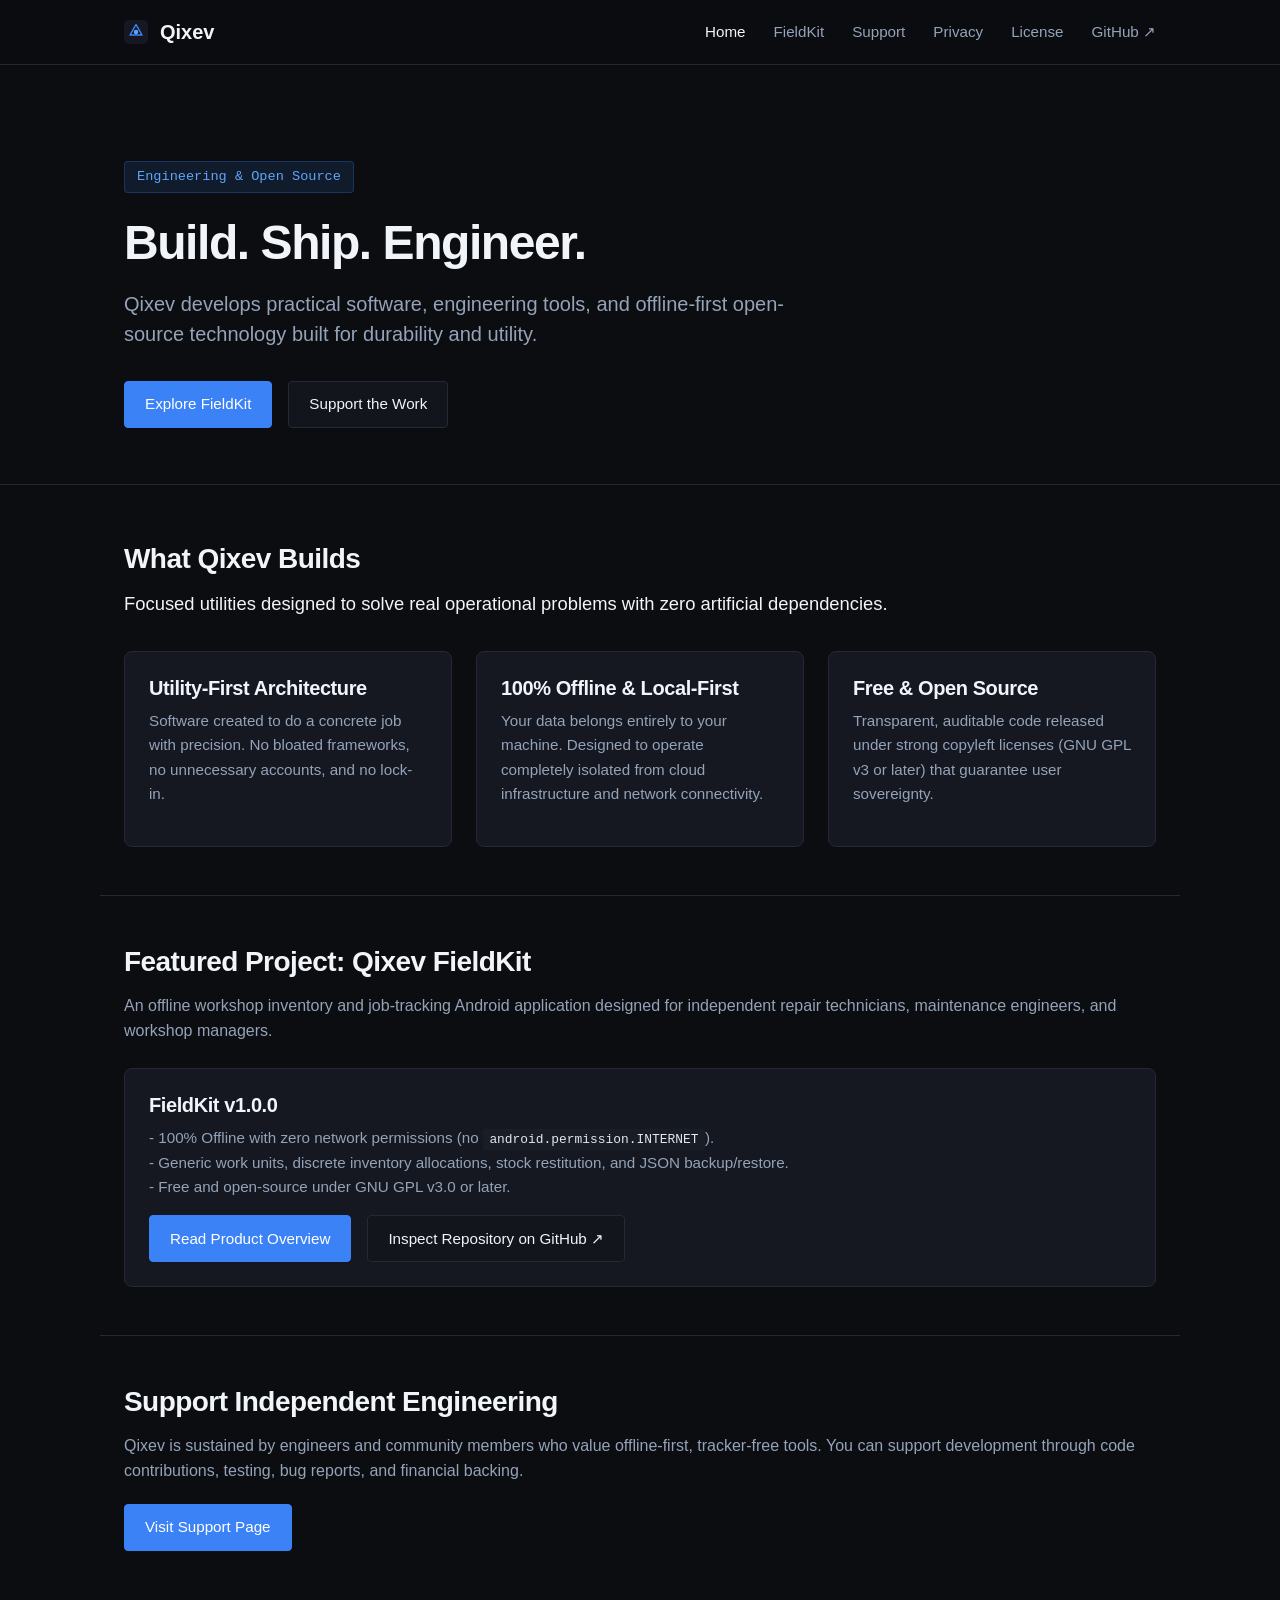
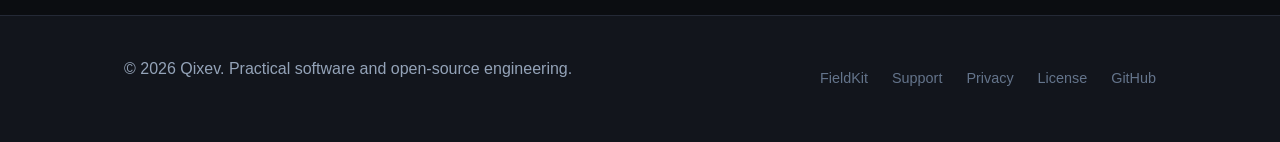
==== index.html @ ed9643a9 "feat: launch Qixev website foundation" ====
<!DOCTYPE html>
<html lang="en">
<head>
  <meta charset="UTF-8">
  <meta name="viewport" content="width=device-width, initial-scale=1.0">
  <title>Qixev — Build. Ship. Engineer.</title>
  <meta name="description" content="Qixev develops practical software, engineering tools, and open-source technology.">
  <link rel="canonical" href="https://qixev.com/">

  <!-- Open Graph -->
  <meta property="og:title" content="Qixev — Build. Ship. Engineer.">
  <meta property="og:description" content="Practical software, engineering tools, and offline-first open-source technology.">
  <meta property="og:url" content="https://qixev.com/">
  <meta property="og:type" content="website">

  <link rel="icon" type="image/svg+xml" href="/assets/favicon.svg">
  <link rel="stylesheet" href="/src/style.css">
</head>
<body>
  <a href="#main-content" class="skip-link">Skip to main content</a>

  <header class="site-header">
    <div class="container header-container">
      <a href="/" class="brand" aria-label="Qixev Home">
        <svg class="brand-icon" viewBox="0 0 32 32" fill="none" xmlns="http://www.w3.org/2000/svg" aria-hidden="true">
          <rect width="32" height="32" rx="6" fill="#151821"/>
          <path d="M16 6L24 20H8L16 6Z" stroke="#3b82f6" stroke-width="2" stroke-linejoin="round"/>
          <circle cx="16" cy="16" r="3" fill="#60a5fa"/>
        </svg>
        <span>Qixev</span>
      </a>

      <button class="menu-toggle" aria-expanded="false" aria-controls="nav-menu" aria-label="Toggle navigation menu">Menu</button>

      <nav id="nav-menu">
        <ul class="nav-links">
          <li><a href="/" class="active" aria-current="page">Home</a></li>
          <li><a href="/fieldkit">FieldKit</a></li>
          <li><a href="/support">Support</a></li>
          <li><a href="/privacy">Privacy</a></li>
          <li><a href="/license">License</a></li>
          <li><a href="https://github.com/Akshanshk19" target="_blank" rel="noopener noreferrer">GitHub ↗</a></li>
        </ul>
      </nav>
    </div>
  </header>

  <main id="main-content">
    <section class="hero">
      <div class="container">
        <span class="hero-tag">Engineering &amp; Open Source</span>
        <h1 class="hero-title">Build. Ship. Engineer.</h1>
        <p class="hero-subtitle">
          Qixev develops practical software, engineering tools, and offline-first open-source technology built for durability and utility.
        </p>
        <div class="hero-actions">
          <a href="/fieldkit" class="btn btn-primary">Explore FieldKit</a>
          <a href="/support" class="btn btn-secondary">Support the Work</a>
        </div>
      </div>
    </section>

    <section class="container" style="padding-top: 3.5rem;">
      <h2>What Qixev Builds</h2>
      <p class="lead">
        Focused utilities designed to solve real operational problems with zero artificial dependencies.
      </p>

      <div class="grid">
        <article class="card">
          <h3 class="card-title">Utility-First Architecture</h3>
          <p class="card-text">
            Software created to do a concrete job with precision. No bloated frameworks, no unnecessary accounts, and no lock-in.
          </p>
        </article>

        <article class="card">
          <h3 class="card-title">100% Offline &amp; Local-First</h3>
          <p class="card-text">
            Your data belongs entirely to your machine. Designed to operate completely isolated from cloud infrastructure and network connectivity.
          </p>
        </article>

        <article class="card">
          <h3 class="card-title">Free &amp; Open Source</h3>
          <p class="card-text">
            Transparent, auditable code released under strong copyleft licenses (GNU GPL v3 or later) that guarantee user sovereignty.
          </p>
        </article>
      </div>
    </section>

    <section class="container" style="padding-top: 3rem; border-top: 1px solid var(--border-subtle); margin-top: 3rem;">
      <h2>Featured Project: Qixev FieldKit</h2>
      <p>
        An offline workshop inventory and job-tracking Android application designed for independent repair technicians, maintenance engineers, and workshop managers.
      </p>

      <div class="card" style="margin-top: 1.5rem;">
        <h3>FieldKit v1.0.0</h3>
        <p class="card-text">
          - 100% Offline with zero network permissions (no <code>android.permission.INTERNET</code>).<br>
          - Generic work units, discrete inventory allocations, stock restitution, and JSON backup/restore.<br>
          - Free and open-source under GNU GPL v3.0 or later.
        </p>
        <div style="display: flex; gap: 1rem; flex-wrap: wrap;">
          <a href="/fieldkit" class="btn btn-primary">Read Product Overview</a>
          <a href="https://github.com/Akshanshk19/qixev-fieldkit" class="btn btn-secondary" target="_blank" rel="noopener noreferrer">Inspect Repository on GitHub ↗</a>
        </div>
      </div>
    </section>

    <section class="container" style="padding-top: 3rem; border-top: 1px solid var(--border-subtle); margin-top: 3rem;">
      <h2>Support Independent Engineering</h2>
      <p>
        Qixev is sustained by engineers and community members who value offline-first, tracker-free tools. You can support development through code contributions, testing, bug reports, and financial backing.
      </p>
      <a href="/support" class="btn btn-primary">Visit Support Page</a>
    </section>
  </main>

  <footer class="site-footer">
    <div class="container footer-container">
      <div>
        <p>&copy; 2026 Qixev. Practical software and open-source engineering.</p>
      </div>
      <ul class="footer-nav">
        <li><a href="/fieldkit">FieldKit</a></li>
        <li><a href="/support">Support</a></li>
        <li><a href="/privacy">Privacy</a></li>
        <li><a href="/license">License</a></li>
        <li><a href="https://github.com/Akshanshk19" target="_blank" rel="noopener noreferrer">GitHub</a></li>
      </ul>
    </div>
  </footer>

  <script type="module" src="/src/main.js"></script>
</body>
</html>
---- src/style.css ----
/* ==========================================================================
   Qixev Design System & Global Styles
   Aesthetic: Dark modern engineering, clean typography, calm tonal surfaces
   ========================================================================== */

:root {
  --bg-primary: #0b0d11;
  --bg-secondary: #12151c;
  --bg-tertiary: #191d26;
  --bg-card: #151821;
  --bg-card-hover: #1b202c;

  --border-subtle: #242936;
  --border-strong: #333a4d;
  --border-focus: #3b82f6;

  --text-primary: #f1f5f9;
  --text-secondary: #94a3b8;
  --text-muted: #64748b;

  --accent-primary: #3b82f6;
  --accent-hover: #60a5fa;
  --accent-subtle: rgba(59, 130, 246, 0.12);

  --status-warning-bg: rgba(234, 179, 8, 0.1);
  --status-warning-border: rgba(234, 179, 8, 0.3);
  --status-warning-text: #fde047;

  --status-info-bg: rgba(59, 130, 246, 0.1);
  --status-info-border: rgba(59, 130, 246, 0.25);
  --status-info-text: #93c5fd;

  --font-sans: -apple-system, BlinkMacSystemFont, "Segoe UI", Roboto, Oxygen, Ubuntu, Cantarell, "Helvetica Neue", sans-serif;
  --font-mono: ui-monospace, SFMono-Regular, Menlo, Monaco, Consolas, "Liberation Mono", "Courier New", monospace;

  --container-max-width: 1080px;
  --container-padding: 1.5rem;
  --radius-sm: 4px;
  --radius-md: 8px;
  --radius-lg: 12px;
}

/* CSS Reset & Defaults */
*, *::before, *::after {
  box-sizing: border-box;
  margin: 0;
  padding: 0;
}

html {
  font-family: var(--font-sans);
  background-color: var(--bg-primary);
  color: var(--text-primary);
  line-height: 1.6;
  -webkit-font-smoothing: antialiased;
  scroll-behavior: smooth;
}

body {
  min-height: 100vh;
  display: flex;
  flex-direction: column;
}

/* Skip Navigation Link for Accessibility */
.skip-link {
  position: absolute;
  top: -999px;
  left: 1rem;
  background: var(--accent-primary);
  color: #fff;
  padding: 0.75rem 1.25rem;
  border-radius: var(--radius-sm);
  z-index: 9999;
  text-decoration: none;
  font-weight: 600;
}

.skip-link:focus {
  top: 1rem;
}

/* Typography */
h1, h2, h3, h4 {
  color: var(--text-primary);
  line-height: 1.25;
  font-weight: 600;
  letter-spacing: -0.02em;
}

h1 {
  font-size: 2.5rem;
  margin-bottom: 1rem;
}

h2 {
  font-size: 1.75rem;
  margin-bottom: 0.85rem;
}

h3 {
  font-size: 1.25rem;
  margin-bottom: 0.5rem;
}

p {
  color: var(--text-secondary);
  margin-bottom: 1.25rem;
  font-size: 1rem;
}

p.lead {
  font-size: 1.15rem;
  color: var(--text-primary);
}

a {
  color: var(--accent-hover);
  text-decoration: none;
  transition: color 0.15s ease;
}

a:hover {
  color: #fff;
  text-decoration: underline;
}

a:focus-visible, button:focus-visible, input:focus-visible {
  outline: 2px solid var(--border-focus);
  outline-offset: 3px;
}

/* Layout Container */
.container {
  width: 100%;
  max-width: var(--container-max-width);
  margin-left: auto;
  margin-right: auto;
  padding-left: var(--container-padding);
  padding-right: var(--container-padding);
}

/* Site Header & Navigation */
.site-header {
  border-bottom: 1px solid var(--border-subtle);
  background-color: rgba(11, 13, 17, 0.85);
  backdrop-filter: blur(12px);
  position: sticky;
  top: 0;
  z-index: 100;
}

.header-container {
  display: flex;
  align-items: center;
  justify-content: space-between;
  height: 4rem;
}

.brand {
  display: flex;
  align-items: center;
  gap: 0.75rem;
  font-weight: 700;
  font-size: 1.25rem;
  color: var(--text-primary);
  text-decoration: none;
}

.brand:hover {
  text-decoration: none;
}

.brand-icon {
  width: 24px;
  height: 24px;
}

.nav-links {
  display: flex;
  align-items: center;
  gap: 1.75rem;
  list-style: none;
}

.nav-links a {
  color: var(--text-secondary);
  font-size: 0.95rem;
  font-weight: 500;
}

.nav-links a:hover,
.nav-links a.active {
  color: var(--text-primary);
  text-decoration: none;
}

.menu-toggle {
  display: none;
  background: transparent;
  border: 1px solid var(--border-subtle);
  color: var(--text-primary);
  padding: 0.5rem 0.75rem;
  border-radius: var(--radius-sm);
  cursor: pointer;
  font-size: 0.9rem;
}

/* Main Content Area */
main {
  flex: 1;
  padding-top: 2rem;
  padding-bottom: 4rem;
}

/* Hero Section */
.hero {
  padding: 4rem 0 3.5rem;
  border-bottom: 1px solid var(--border-subtle);
}

.hero-tag {
  display: inline-block;
  font-family: var(--font-mono);
  font-size: 0.85rem;
  color: var(--accent-hover);
  background-color: var(--accent-subtle);
  border: 1px solid rgba(59, 130, 246, 0.25);
  padding: 0.25rem 0.75rem;
  border-radius: var(--radius-sm);
  margin-bottom: 1.25rem;
}

.hero-title {
  font-size: 3rem;
  letter-spacing: -0.03em;
  margin-bottom: 1rem;
}

.hero-subtitle {
  font-size: 1.25rem;
  color: var(--text-secondary);
  max-width: 680px;
  line-height: 1.5;
  margin-bottom: 2rem;
}

.hero-actions {
  display: flex;
  gap: 1rem;
  flex-wrap: wrap;
}

/* Buttons */
.btn {
  display: inline-flex;
  align-items: center;
  justify-content: center;
  gap: 0.5rem;
  padding: 0.65rem 1.25rem;
  font-size: 0.95rem;
  font-weight: 500;
  border-radius: var(--radius-sm);
  border: 1px solid transparent;
  cursor: pointer;
  transition: all 0.15s ease;
  text-decoration: none;
}

.btn-primary {
  background-color: var(--accent-primary);
  color: #fff;
  border-color: var(--accent-primary);
}

.btn-primary:hover {
  background-color: var(--accent-hover);
  color: #fff;
  text-decoration: none;
}

.btn-secondary {
  background-color: var(--bg-secondary);
  color: var(--text-primary);
  border-color: var(--border-subtle);
}

.btn-secondary:hover {
  background-color: var(--bg-tertiary);
  border-color: var(--border-strong);
  color: var(--text-primary);
  text-decoration: none;
}

/* Cards & Grid Layouts */
.grid {
  display: grid;
  gap: 1.5rem;
  grid-template-columns: repeat(auto-fit, minmax(300px, 1fr));
  margin: 2rem 0;
}

.card {
  background-color: var(--bg-card);
  border: 1px solid var(--border-subtle);
  border-radius: var(--radius-md);
  padding: 1.5rem;
  transition: border-color 0.15s ease, background-color 0.15s ease;
}

.card:hover {
  border-color: var(--border-strong);
  background-color: var(--bg-card-hover);
}

.card-title {
  margin-bottom: 0.5rem;
}

.card-text {
  font-size: 0.95rem;
  color: var(--text-secondary);
  margin-bottom: 1rem;
}

/* Notice & Status Banners */
.notice {
  padding: 1rem 1.25rem;
  border-radius: var(--radius-sm);
  font-size: 0.95rem;
  margin: 1.5rem 0;
  line-height: 1.5;
}

.notice-warning {
  background-color: var(--status-warning-bg);
  border: 1px solid var(--status-warning-border);
  color: var(--status-warning-text);
}

.notice-info {
  background-color: var(--status-info-bg);
  border: 1px solid var(--status-info-border);
  color: var(--status-info-text);
}

.hidden {
  display: none !important;
}

/* Support Page Specifics */
.tier-grid {
  display: grid;
  gap: 1rem;
  grid-template-columns: repeat(auto-fit, minmax(200px, 1fr));
  margin: 1.5rem 0;
}

.tier-card {
  background-color: var(--bg-card);
  border: 1px solid var(--border-subtle);
  border-radius: var(--radius-md);
  padding: 1.5rem;
  text-align: center;
}

.tier-amount {
  font-size: 2rem;
  font-weight: 700;
  color: var(--text-primary);
  margin-bottom: 0.5rem;
}

.tier-desc {
  font-size: 0.85rem;
  color: var(--text-muted);
  margin-bottom: 1.25rem;
}

.tier-button.disabled,
.btn.disabled {
  opacity: 0.5;
  cursor: not-allowed;
  pointer-events: auto;
}

.custom-support-form {
  display: flex;
  gap: 0.75rem;
  max-width: 420px;
  margin: 1rem 0;
}

.custom-input {
  flex: 1;
  background-color: var(--bg-secondary);
  border: 1px solid var(--border-subtle);
  color: var(--text-primary);
  padding: 0.65rem 0.85rem;
  border-radius: var(--radius-sm);
  font-size: 0.95rem;
}

.custom-input:focus {
  border-color: var(--border-focus);
}

/* Non-Financial Support List */
.support-action-list {
  list-style: none;
  margin: 1.5rem 0;
}

.support-action-item {
  display: flex;
  align-items: flex-start;
  gap: 1rem;
  padding: 1rem 0;
  border-bottom: 1px solid var(--border-subtle);
}

.support-action-item:last-child {
  border-bottom: none;
}

.action-icon {
  font-size: 1.25rem;
}

.action-title {
  font-weight: 600;
  color: var(--text-primary);
}

.action-desc {
  font-size: 0.9rem;
  color: var(--text-secondary);
}

/* Documentation Content (Privacy, License) */
.legal-content {
  max-width: 760px;
  margin: 2rem 0;
}

.legal-content h2 {
  margin-top: 2rem;
  border-bottom: 1px solid var(--border-subtle);
  padding-bottom: 0.5rem;
}

.legal-content ul {
  margin-left: 1.5rem;
  margin-bottom: 1.5rem;
  color: var(--text-secondary);
}

.legal-content li {
  margin-bottom: 0.5rem;
}

code {
  font-family: var(--font-mono);
  background-color: var(--bg-tertiary);
  padding: 0.2rem 0.4rem;
  border-radius: 3px;
  font-size: 0.85em;
  color: #e2e8f0;
}

/* Footer */
.site-footer {
  border-top: 1px solid var(--border-subtle);
  padding: 2.5rem 0;
  background-color: var(--bg-secondary);
  font-size: 0.9rem;
  color: var(--text-muted);
}

.footer-container {
  display: flex;
  justify-content: space-between;
  align-items: center;
  flex-wrap: wrap;
  gap: 1rem;
}

.footer-nav {
  display: flex;
  gap: 1.5rem;
  list-style: none;
}

.footer-nav a {
  color: var(--text-muted);
}

.footer-nav a:hover {
  color: var(--text-primary);
}

/* Media Queries for Mobile Responsiveness */
@media (max-width: 768px) {
  .hero-title {
    font-size: 2.25rem;
  }

  .menu-toggle {
    display: block;
  }

  .nav-links {
    display: none;
    position: absolute;
    top: 4rem;
    left: 0;
    right: 0;
    background-color: var(--bg-secondary);
    border-bottom: 1px solid var(--border-subtle);
    flex-direction: column;
    padding: 1.5rem;
    gap: 1.25rem;
  }

  .nav-links.active {
    display: flex;
  }

  .custom-support-form {
    flex-direction: column;
  }

  .footer-container {
    flex-direction: column;
    align-items: flex-start;
  }
}

/* Reduced Motion Preference */
@media (prefers-reduced-motion: reduce) {
  *, *::before, *::after {
    animation-duration: 0.01ms !important;
    animation-iteration-count: 1 !important;
    transition-duration: 0.01ms !important;
    scroll-behavior: auto !important;
  }
}
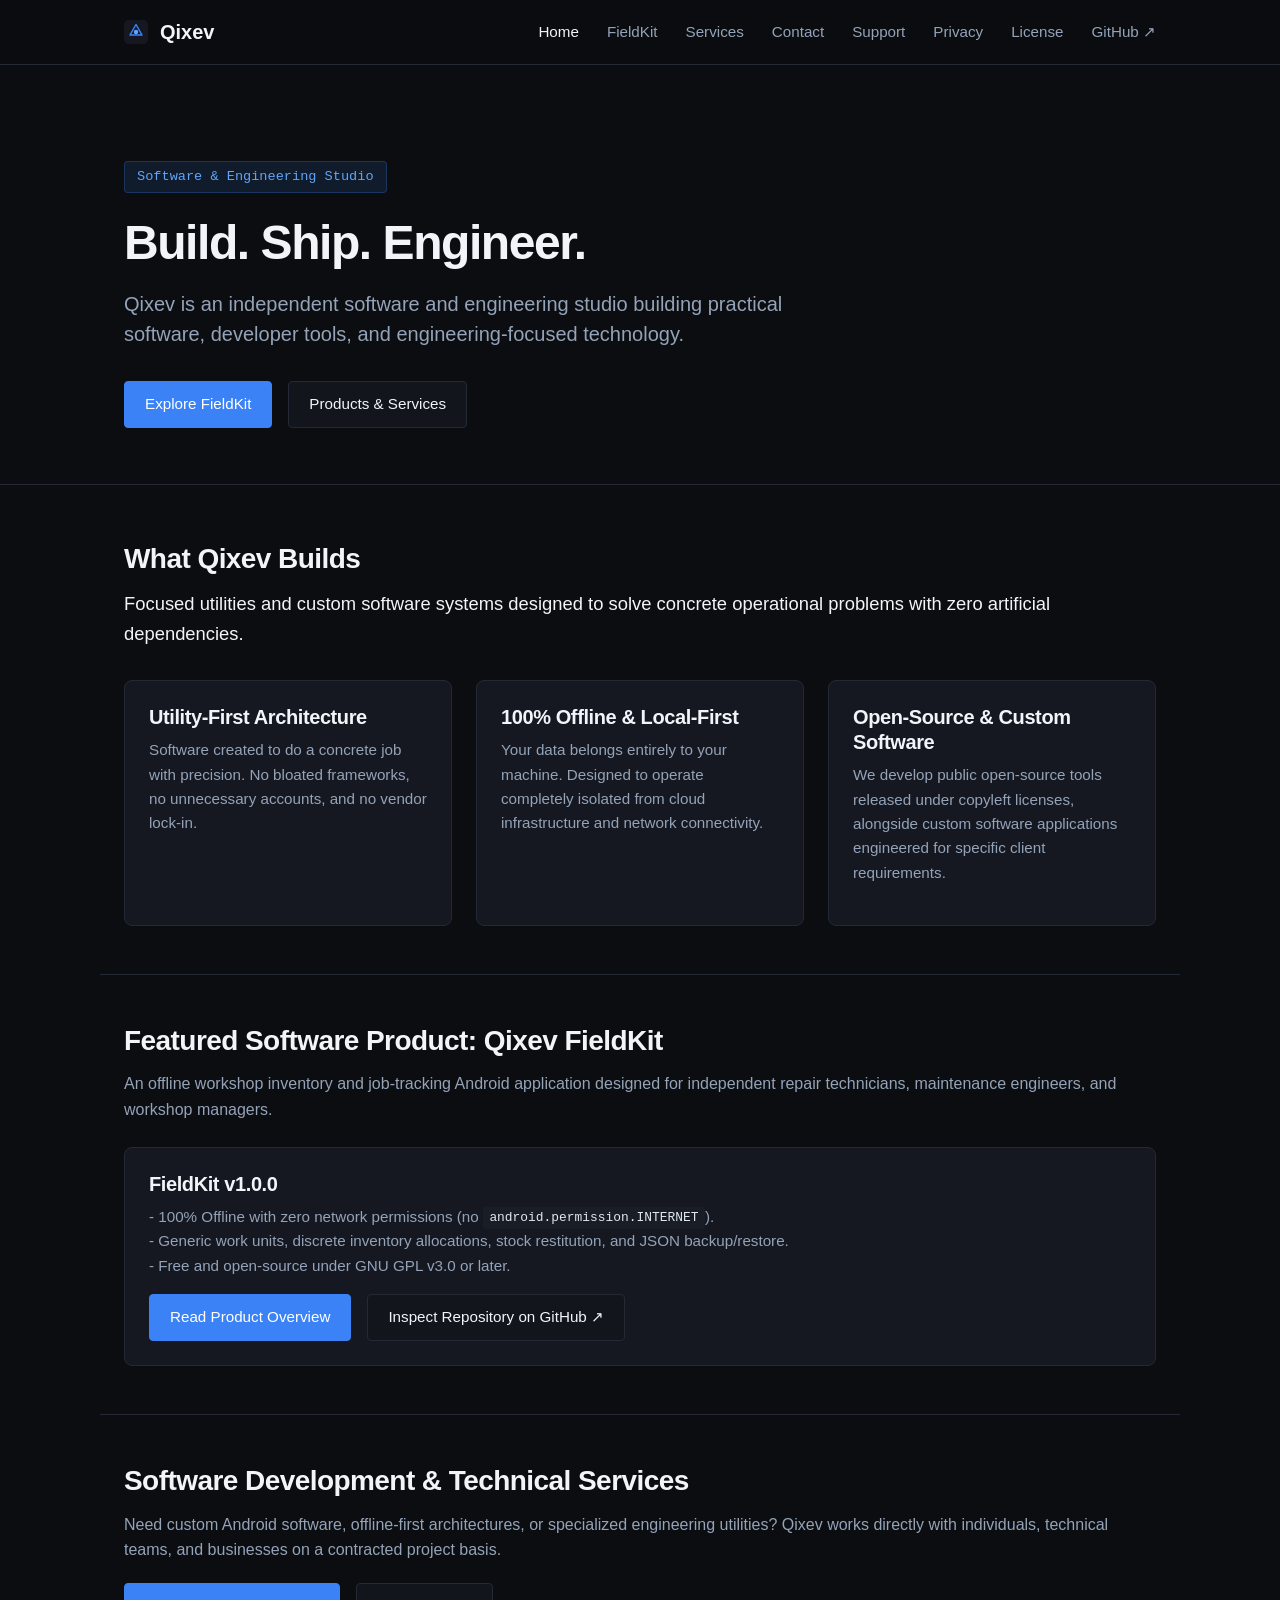
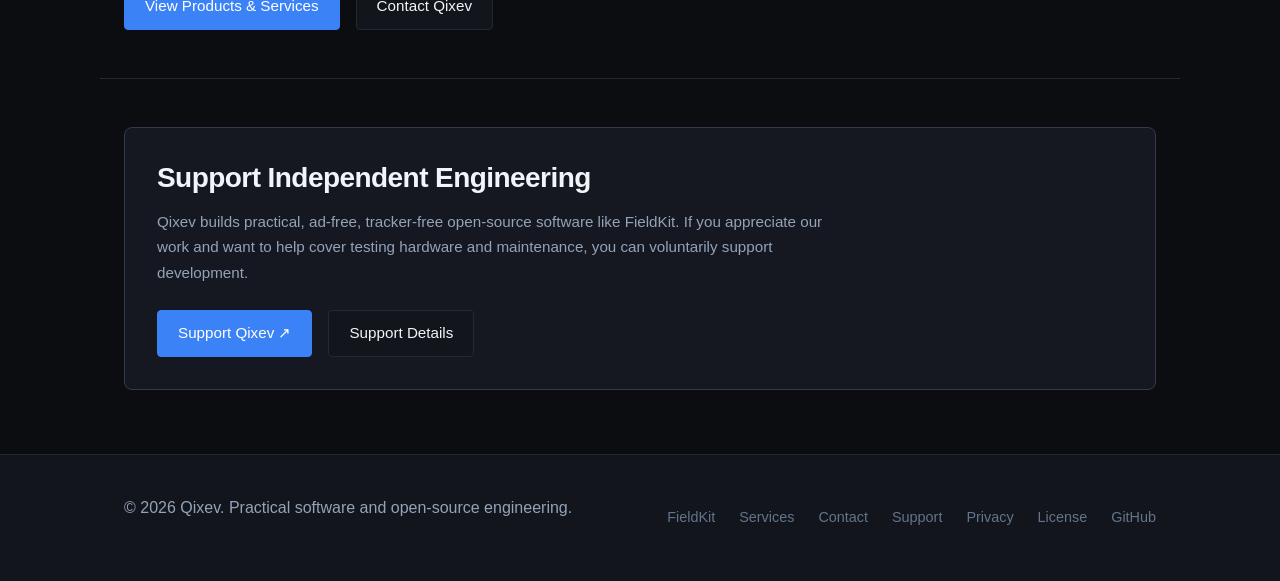
==== commit 3e257f36: "feat: finalize Qixev website and hosted support payments" ====
--- a/index.html
+++ b/index.html
@@ -3,25 +3,25 @@
 <head>
   <meta charset="UTF-8">
   <meta name="viewport" content="width=device-width, initial-scale=1.0">
-  <title>Qixev — Build. Ship. Engineer.</title>
-  <meta name="description" content="Qixev develops practical software, engineering tools, and open-source technology.">
-  <link rel="canonical" href="https://qixev.com/">
+  <title>Qixev — Software &amp; Engineering Studio</title>
+  <meta name="description" content="Qixev is an independent software and engineering studio building practical software, developer tools, and engineering-focused technology.">
+  <link rel="canonical" href="https://qixev.studio/">
 
   <!-- Open Graph -->
-  <meta property="og:title" content="Qixev — Build. Ship. Engineer.">
-  <meta property="og:description" content="Practical software, engineering tools, and offline-first open-source technology.">
-  <meta property="og:url" content="https://qixev.com/">
+  <meta property="og:title" content="Qixev — Software &amp; Engineering Studio">
+  <meta property="og:description" content="Qixev is an independent software and engineering studio building practical software, developer tools, and engineering-focused technology.">
+  <meta property="og:url" content="https://qixev.studio/">
   <meta property="og:type" content="website">
 
-  <link rel="icon" type="image/svg+xml" href="/assets/favicon.svg">
-  <link rel="stylesheet" href="/src/style.css">
+  <link rel="icon" type="image/svg+xml" href="./assets/favicon.svg">
+  <link rel="stylesheet" href="./src/style.css">
 </head>
 <body>
   <a href="#main-content" class="skip-link">Skip to main content</a>
 
   <header class="site-header">
     <div class="container header-container">
-      <a href="/" class="brand" aria-label="Qixev Home">
+      <a href="./" class="brand" aria-label="Qixev Home">
         <svg class="brand-icon" viewBox="0 0 32 32" fill="none" xmlns="http://www.w3.org/2000/svg" aria-hidden="true">
           <rect width="32" height="32" rx="6" fill="#151821"/>
           <path d="M16 6L24 20H8L16 6Z" stroke="#3b82f6" stroke-width="2" stroke-linejoin="round"/>
@@ -34,11 +34,13 @@
 
       <nav id="nav-menu">
         <ul class="nav-links">
-          <li><a href="/" class="active" aria-current="page">Home</a></li>
-          <li><a href="/fieldkit">FieldKit</a></li>
-          <li><a href="/support">Support</a></li>
-          <li><a href="/privacy">Privacy</a></li>
-          <li><a href="/license">License</a></li>
+          <li><a href="./" class="active" aria-current="page">Home</a></li>
+          <li><a href="./fieldkit.html">FieldKit</a></li>
+          <li><a href="./services.html">Services</a></li>
+          <li><a href="./contact.html">Contact</a></li>
+          <li><a href="./support.html">Support</a></li>
+          <li><a href="./privacy.html">Privacy</a></li>
+          <li><a href="./license.html">License</a></li>
           <li><a href="https://github.com/Akshanshk19" target="_blank" rel="noopener noreferrer">GitHub ↗</a></li>
         </ul>
       </nav>
@@ -48,14 +50,14 @@
   <main id="main-content">
     <section class="hero">
       <div class="container">
-        <span class="hero-tag">Engineering &amp; Open Source</span>
+        <span class="hero-tag">Software &amp; Engineering Studio</span>
         <h1 class="hero-title">Build. Ship. Engineer.</h1>
         <p class="hero-subtitle">
-          Qixev develops practical software, engineering tools, and offline-first open-source technology built for durability and utility.
+          Qixev is an independent software and engineering studio building practical software, developer tools, and engineering-focused technology.
         </p>
         <div class="hero-actions">
-          <a href="/fieldkit" class="btn btn-primary">Explore FieldKit</a>
-          <a href="/support" class="btn btn-secondary">Support the Work</a>
+          <a href="./fieldkit.html" class="btn btn-primary">Explore FieldKit</a>
+          <a href="./services.html" class="btn btn-secondary">Products &amp; Services</a>
         </div>
       </div>
     </section>
@@ -63,14 +65,14 @@
     <section class="container" style="padding-top: 3.5rem;">
       <h2>What Qixev Builds</h2>
       <p class="lead">
-        Focused utilities designed to solve real operational problems with zero artificial dependencies.
+        Focused utilities and custom software systems designed to solve concrete operational problems with zero artificial dependencies.
       </p>
 
       <div class="grid">
         <article class="card">
           <h3 class="card-title">Utility-First Architecture</h3>
           <p class="card-text">
-            Software created to do a concrete job with precision. No bloated frameworks, no unnecessary accounts, and no lock-in.
+            Software created to do a concrete job with precision. No bloated frameworks, no unnecessary accounts, and no vendor lock-in.
           </p>
         </article>
 
@@ -82,16 +84,16 @@
         </article>
 
         <article class="card">
-          <h3 class="card-title">Free &amp; Open Source</h3>
+          <h3 class="card-title">Open-Source &amp; Custom Software</h3>
           <p class="card-text">
-            Transparent, auditable code released under strong copyleft licenses (GNU GPL v3 or later) that guarantee user sovereignty.
+            We develop public open-source tools released under copyleft licenses, alongside custom software applications engineered for specific client requirements.
           </p>
         </article>
       </div>
     </section>
 
     <section class="container" style="padding-top: 3rem; border-top: 1px solid var(--border-subtle); margin-top: 3rem;">
-      <h2>Featured Project: Qixev FieldKit</h2>
+      <h2>Featured Software Product: Qixev FieldKit</h2>
       <p>
         An offline workshop inventory and job-tracking Android application designed for independent repair technicians, maintenance engineers, and workshop managers.
       </p>
@@ -104,18 +106,34 @@
           - Free and open-source under GNU GPL v3.0 or later.
         </p>
         <div style="display: flex; gap: 1rem; flex-wrap: wrap;">
-          <a href="/fieldkit" class="btn btn-primary">Read Product Overview</a>
+          <a href="./fieldkit.html" class="btn btn-primary">Read Product Overview</a>
           <a href="https://github.com/Akshanshk19/qixev-fieldkit" class="btn btn-secondary" target="_blank" rel="noopener noreferrer">Inspect Repository on GitHub ↗</a>
         </div>
       </div>
     </section>
 
     <section class="container" style="padding-top: 3rem; border-top: 1px solid var(--border-subtle); margin-top: 3rem;">
-      <h2>Support Independent Engineering</h2>
+      <h2>Software Development &amp; Technical Services</h2>
       <p>
-        Qixev is sustained by engineers and community members who value offline-first, tracker-free tools. You can support development through code contributions, testing, bug reports, and financial backing.
+        Need custom Android software, offline-first architectures, or specialized engineering utilities? Qixev works directly with individuals, technical teams, and businesses on a contracted project basis.
       </p>
-      <a href="/support" class="btn btn-primary">Visit Support Page</a>
+      <div style="display: flex; gap: 1rem; flex-wrap: wrap;">
+        <a href="./services.html" class="btn btn-primary">View Products &amp; Services</a>
+        <a href="./contact.html" class="btn btn-secondary">Contact Qixev</a>
+      </div>
+    </section>
+
+    <section class="container" style="padding-top: 3rem; border-top: 1px solid var(--border-subtle); margin-top: 3rem;">
+      <div class="card" style="border-color: var(--border-strong); padding: 2rem;">
+        <h2>Support Independent Engineering</h2>
+        <p class="card-text" style="max-width: 680px; line-height: 1.7;">
+          Qixev builds practical, ad-free, tracker-free open-source software like FieldKit. If you appreciate our work and want to help cover testing hardware and maintenance, you can voluntarily support development.
+        </p>
+        <div style="margin-top: 1.5rem; display: flex; gap: 1rem; flex-wrap: wrap; align-items: center;">
+          <a href="https://rzp.io/rzp/qixev" class="btn btn-primary" data-support-url target="_blank" rel="noopener noreferrer">Support Qixev ↗</a>
+          <a href="./support.html" class="btn btn-secondary">Support Details</a>
+        </div>
+      </div>
     </section>
   </main>
 
@@ -125,15 +143,17 @@
         <p>&copy; 2026 Qixev. Practical software and open-source engineering.</p>
       </div>
       <ul class="footer-nav">
-        <li><a href="/fieldkit">FieldKit</a></li>
-        <li><a href="/support">Support</a></li>
-        <li><a href="/privacy">Privacy</a></li>
-        <li><a href="/license">License</a></li>
+        <li><a href="./fieldkit.html">FieldKit</a></li>
+        <li><a href="./services.html">Services</a></li>
+        <li><a href="./contact.html">Contact</a></li>
+        <li><a href="./support.html">Support</a></li>
+        <li><a href="./privacy.html">Privacy</a></li>
+        <li><a href="./license.html">License</a></li>
         <li><a href="https://github.com/Akshanshk19" target="_blank" rel="noopener noreferrer">GitHub</a></li>
       </ul>
     </div>
   </footer>
 
-  <script type="module" src="/src/main.js"></script>
+  <script type="module" src="./src/main.js"></script>
 </body>
 </html>
